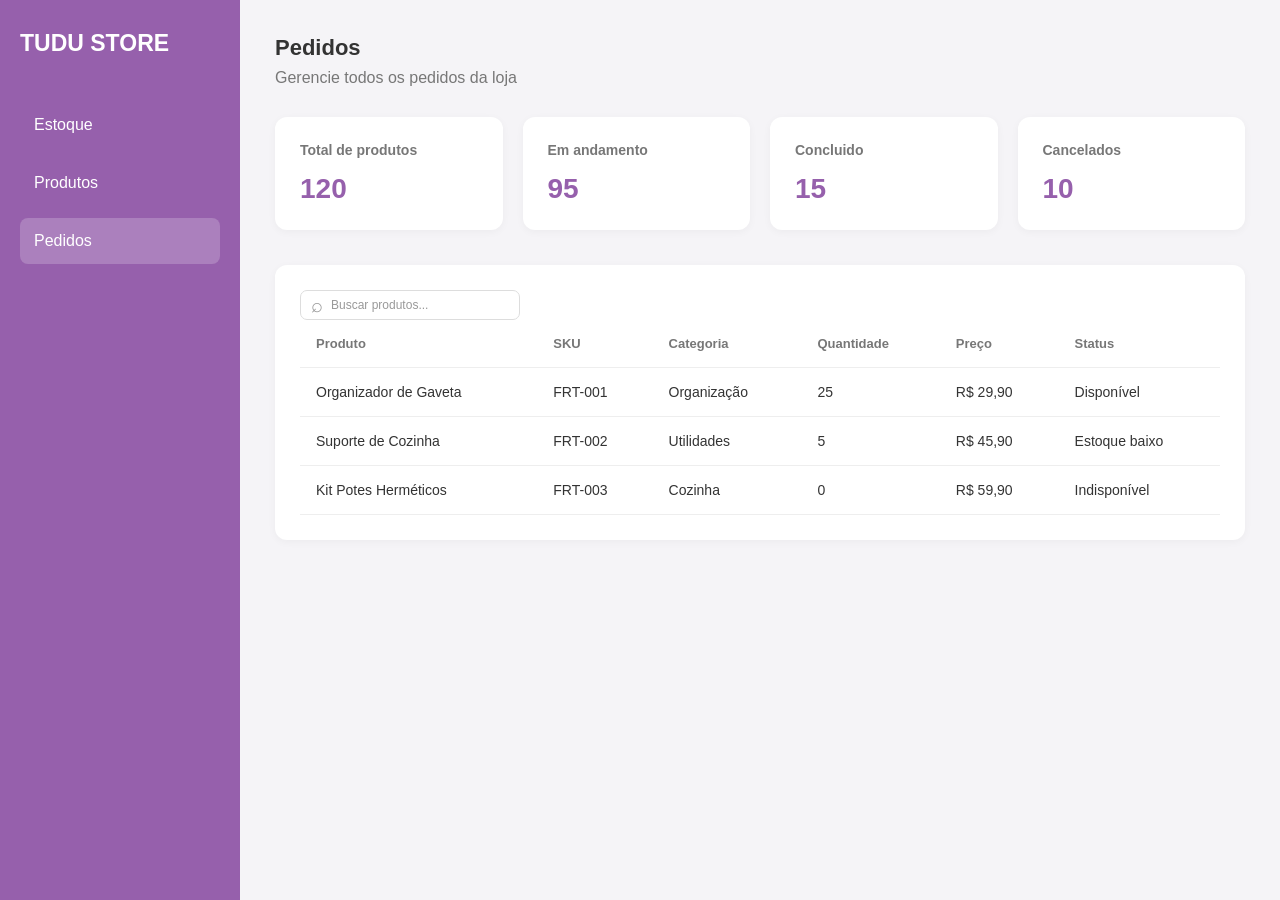
==== Pedidos.html @ 47a919d5 "Adição das Páginas Pedidos e Produtos" ====
<!DOCTYPE html>
<html lang="en">
<head>
    <meta charset="UTF-8">
    <meta name="viewport" content="width=device-width, initial-scale=1.0">
    <link rel="stylesheet" href="style.css">
    <title>TUDU STORE - PEDIDOS</title>
</head>
<body>

    <aside class="sidebar">
        <h2>TUDU STORE</h2>
        <nav>
            <a href="#" >Estoque</a>
            <a href="#">Produtos</a>
            <a href="#" class="active">Pedidos</a>
        </nav>
    </aside>

    <main class="main-content">


        <section class="welcome">
            <h2>Pedidos</h2>
            <p>Gerencie todos os pedidos da loja</p>
        </section>

        <section class="cards">

            <div class="card">
                <h3>Total de produtos</h3>
                <p>120</p>
            </div>

            <div class="card">
                <h3>Em andamento</h3>
                <p>95</p>
            </div>

            <div class="card">
                <h3>Concluido</h3>
                <p>15</p>
            </div>

            <div class="card">
                <h3>Cancelados</h3>
                <p>10</p>
            </div>

        </section>

        <section class="products">

            <div class="search-box">
                <span>⌕</span>
                <input type="text" placeholder="Buscar produtos...">
            </div>
            
            <table>
                <thead>
                    <tr>
                        <th>Produto</th>
                        <th>SKU</th>
                        <th>Categoria</th>
                        <th>Quantidade</th>
                        <th>Preço</th>                        
                        <th>Status</th>
                    </tr>
                </thead>

                <tbody>
                    <tr>
                        <td>Organizador de Gaveta</td>
                        <td>FRT-001</td>
                        <td>Organização</td>
                        <td>25</td>
                        <td>R$ 29,90</td>                        
                        <td>Disponível</td>
                    </tr>

                    <tr>
                        <td>Suporte de Cozinha</td>
                        <td>FRT-002</td>
                        <td>Utilidades</td>
                        <td>5</td>
                        <td>R$ 45,90</td>                        
                        <td>Estoque baixo</td>
                    </tr>

                    <tr>
                        <td>Kit Potes Herméticos</td>
                        <td>FRT-003</td>
                        <td>Cozinha</td>
                        <td>0</td>
                        <td>R$ 59,90</td>                        
                        <td>Indisponível</td>
                    </tr>
                </tbody>
            </table>
        </section>

    </main>

    <script src="script.js"></script>
</body>
</html>
---- style.css ----
* {
    margin: 0;
    padding: 0;
    box-sizing: border-box;
}

body {
    font-family: Arial, sans-serif;
    background-color: #f5f4f7;
    color: #333;
}

/* MENU LATERAL */
.sidebar {
    width: 240px;
    height: 100vh;
    background-color: #9660AC;
    color: white;
    position: fixed;
    padding: 30px 20px;
}

.sidebar h2 {
    font-size: 23px;
    margin-bottom: 45px;
}

.sidebar nav {
    display: flex;
    flex-direction: column;
    gap: 12px;
}

.sidebar nav a {
    color: white;
    text-decoration: none;
    padding: 14px;
    border-radius: 8px;
    transition: 0.3s;
}

.sidebar nav a:hover,
.sidebar nav a.active {
    background-color: rgba(255, 255, 255, 0.2);
}

/* CONTEÚDO PRINCIPAL */
.main-content {
    margin-left: 240px;
    padding: 35px;
}

.topbar {
    display: flex;
    justify-content: space-between;
    align-items: center;
    margin-bottom: 35px;
    
}

.topbar h1 {
    font-size: 27px;
}

.topbar span {
    color: #777;
}

/* BOAS-VINDAS */
.welcome {
    margin-bottom: 30px;
}

.welcome h2 {
    margin-bottom: 8px;
    font-size: 22px;
}

.welcome p {
    color: #777;
}

/* CARDS */
.cards {
    display: grid;
    grid-template-columns: repeat(4, 1fr);
    gap: 20px;
    margin-bottom: 35px;
}

.card {
    background-color: white;
    padding: 25px;
    border-radius: 12px;
    box-shadow: 0 2px 8px rgba(0,0,0,0.04);
}

.card h3 {
    font-size: 14px;
    color: #777;
    margin-bottom: 15px;
}

.card p {
    font-size: 28px;
    font-weight: bold;
    color: #9660AC;
}

/* TABELA */
.products {
    background-color: white;
    padding: 25px;
    border-radius: 12px;
    box-shadow: 0 2px 8px rgba(0,0,0,0.04);
    overflow-x: auto;
}

.products h2 {
    margin-bottom: 25px;
    font-size: 20px;
}

.search-box {
 display: flex;
 align-items: center;
 width: 220px;
 height: 30px;
 background-color: #fff;
 border-radius: 7px;
 border: 1px solid #ddd;
 padding: 0 10px;
 gap: 8px;
}

.search-box span {
    color: #999;
    font-size: 20px;
}

.search-box input {
    border: none;
    outline: none;
    width: 100%;
    font-size: 12px;
    color: #333;
}

.search-box input::placeholder {
    color: #999;
}

table {
    width: 100%;
    border-collapse: collapse;
    text-align: left;
}

th, td {
    padding: 16px;
    border-bottom: 1px solid #eee;
    white-space: nowrap;
}

th {
    color: #777;
    font-size: 13px;
}

td {
    font-size: 14px;
}


.produto-products {
    background-color: white;
    padding: 25px;
    border-radius: 12px;
    box-shadow: 0 2px 8px rgba(0,0,0,0.04);
    overflow-x: auto;
}

.produto-products h2 {
    margin-bottom: 25px;
    font-size: 20px;
}



/* RESPONSIVIDADE */
@media (max-width: 900px) {
    .cards {
        grid-template-columns: repeat(2, 1fr);
    }
}

@media (max-width: 600px) {
    .sidebar {
        width: 170px;
    }

    .main-content {
        margin-left: 170px;
        padding: 20px;
    }

    .cards {
        grid-template-columns: 1fr;
    }

    
}
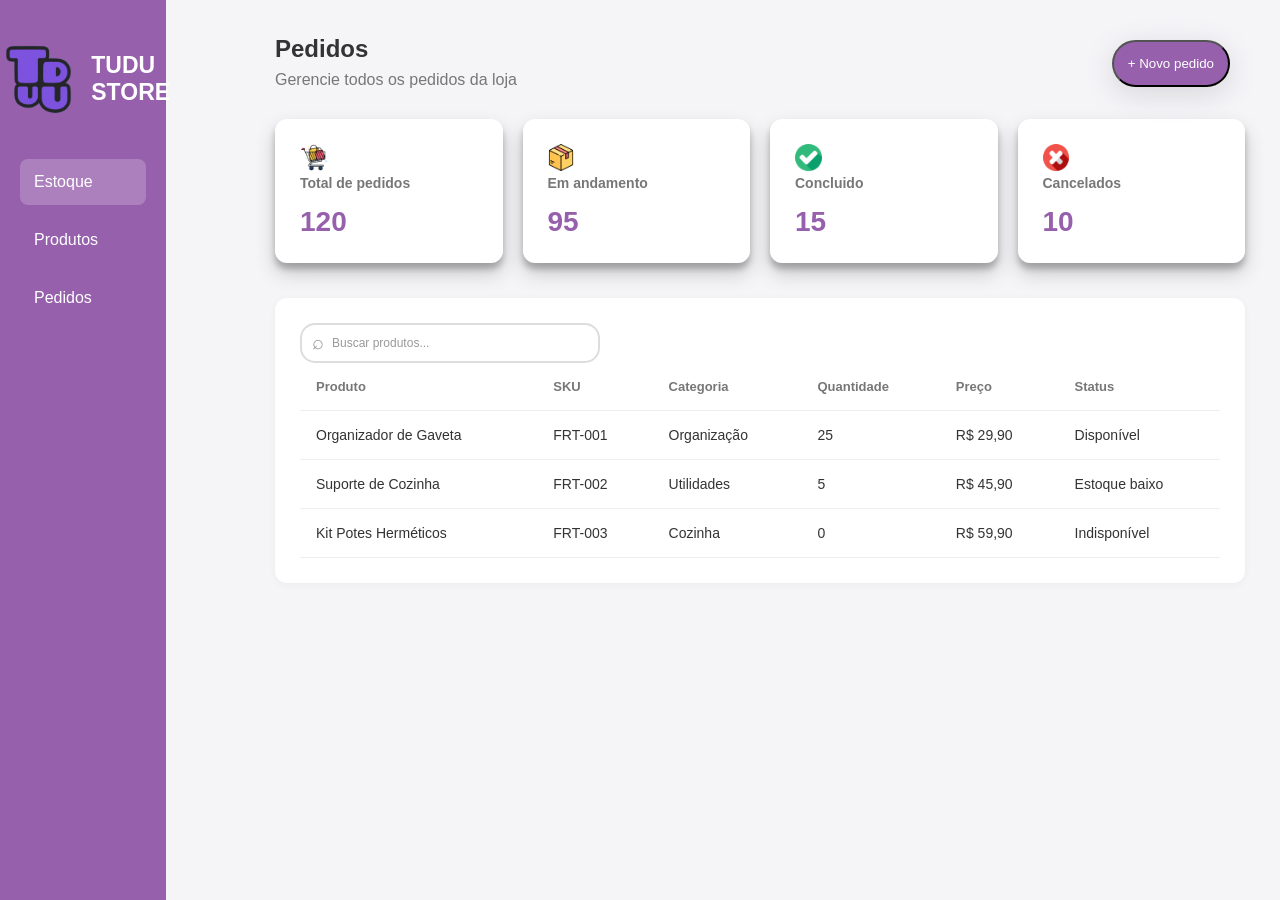
==== commit 27d7c39b: "Alteração de codigo HTML e CSS - Adição de Imagens" ====
--- a/Pedidos.html
+++ b/Pedidos.html
@@ -8,41 +8,51 @@
 </head>
 <body>
 
-    <aside class="sidebar">
+ <aside class="sidebar">
+
+    <div class="logo">
+        <img src="Assets/images-removebg-preview.png" alt="Logo">
         <h2>TUDU STORE</h2>
-        <nav>
-            <a href="#" >Estoque</a>
-            <a href="#">Produtos</a>
-            <a href="#" class="active">Pedidos</a>
-        </nav>
-    </aside>
+    </div>
+
+    <nav class="menu">
+        <a href="#" class="active">Estoque</a>
+        <a href="#">Produtos</a>
+        <a href="#">Pedidos</a>
+    </nav>
+
+</aside>
 
     <main class="main-content">
 
-
         <section class="welcome">
-            <h2>Pedidos</h2>
+            <h1>Pedidos</h1>
+            <button>+ Novo pedido</button>
             <p>Gerencie todos os pedidos da loja</p>
         </section>
 
         <section class="cards">
 
             <div class="card">
-                <h3>Total de produtos</h3>
+                <img src="Assets/shopping-cart.png" alt="imagem5">
+                <h3>Total de pedidos</h3>
                 <p>120</p>
             </div>
 
             <div class="card">
+                <img src="Assets/box.png" alt="imagem6">
                 <h3>Em andamento</h3>
                 <p>95</p>
             </div>
 
             <div class="card">
+                <img src="Assets/checked.png" alt="imagem7">
                 <h3>Concluido</h3>
                 <p>15</p>
             </div>
 
             <div class="card">
+                <img src="Assets/cancel.png" alt="imagem8">
                 <h3>Cancelados</h3>
                 <p>10</p>
             </div>
--- a/style.css
+++ b/style.css
@@ -2,7 +2,7 @@
     margin: 0;
     padding: 0;
     box-sizing: border-box;
-}
+ }
 
 body {
     font-family: Arial, sans-serif;
@@ -12,17 +12,51 @@
 
 /* MENU LATERAL */
 .sidebar {
-    width: 240px;
-    height: 100vh;
+    width: 13%;
+    height: 100%;
     background-color: #9660AC;
     color: white;
     position: fixed;
     padding: 30px 20px;
+    flex-direction: column;
+    align-items: center;
+}
+
+.logo {
+    display: flex;
+    flex-direction: row;
+    align-items: center;
+    justify-content: center;
+    gap: 10px;
+    width: 100%;
+}
+
+.logo img {
+    width: 85px;
+    height:85px;
+    object-fit: contain;
+    display: block;
+}
+
+
+.logo h2 {
+    font-size: 100%;
+    color: white;
+    position: relative;
+    top: 22px;
+}
+
+.menu {
+    display: flex;
+    flex-direction: column;
+    gap: 15px;
+    margin-top: 30px;
 }
 
 .sidebar h2 {
     font-size: 23px;
     margin-bottom: 45px;
+    display: flex;
 }
 
 .sidebar nav {
@@ -44,6 +78,8 @@
     background-color: rgba(255, 255, 255, 0.2);
 }
 
+
+
 /* CONTEÚDO PRINCIPAL */
 .main-content {
     margin-left: 240px;
@@ -58,12 +94,41 @@
     
 }
 
-.topbar h1 {
-    font-size: 27px;
+.topbar h1{
+    font-size: 24px;
+}
+
+.topbarP h1 {
+    font-size: 24px;
+    margin-bottom: 8px;
+}
+
+.topbarP p{
+
+color: #777;
+
 }
 
 .topbar span {
     color: #777;
+}
+
+.topbarP button {
+    position: absolute;
+    top: 40px;
+    right: 50px;
+    color: hsl(0, 0%, 100%);
+    text-decoration: none;
+    padding: 14px;
+    border-radius: 30px;
+    transition: 0.3s;
+    background-color: #9660AC;
+    box-shadow: rgba(100, 100, 111, 0.2) 0px 7px 29px 0px;
+}
+
+.topbarP button:hover,
+.topbarP button:active {
+    background-color: rgba(0, 0, 0, 0.712);
 }
 
 /* BOAS-VINDAS */
@@ -71,6 +136,11 @@
     margin-bottom: 30px;
 }
 
+.welcome h1 {
+    margin-bottom: 8px;
+    font-size: 24px;
+}
+
 .welcome h2 {
     margin-bottom: 8px;
     font-size: 22px;
@@ -78,6 +148,24 @@
 
 .welcome p {
     color: #777;
+}
+
+.welcome button {
+    position: absolute;
+    top: 40px;
+    right: 50px;
+    color: hsl(0, 0%, 100%);
+    text-decoration: none;
+    padding: 14px;
+    border-radius: 30px;
+    transition: 0.3s;
+    background-color: #9660AC;
+    box-shadow: rgba(100, 100, 111, 0.2) 0px 7px 29px 0px;
+}
+
+.welcome button:hover,
+.welcome button:active {
+    background-color: rgba(0, 0, 0, 0.712);
 }
 
 /* CARDS */
@@ -93,6 +181,7 @@
     padding: 25px;
     border-radius: 12px;
     box-shadow: 0 2px 8px rgba(0,0,0,0.04);
+    box-shadow: rgba(0, 0, 0, 0.19) 0px 10px 20px, rgba(0, 0, 0, 0.23) 0px 6px 6px;
 }
 
 .card h3 {
@@ -107,6 +196,13 @@
     color: #9660AC;
 }
 
+.card>img {
+    width: 15%;
+    border-top-left-radius: 10px;
+    border-top-right-radius: 10px;
+
+
+}
 /* TABELA */
 .products {
     background-color: white;
@@ -121,16 +217,18 @@
     font-size: 20px;
 }
 
+
 .search-box {
- display: flex;
- align-items: center;
- width: 220px;
- height: 30px;
- background-color: #fff;
- border-radius: 7px;
- border: 1px solid #ddd;
- padding: 0 10px;
- gap: 8px;
+    display: flex;
+    align-items: center;
+    justify-content: center;
+    width: 300px;
+    height: 40px;
+    background-color: #fff;
+    border-radius: 15px;
+    border: 2px solid #ddd;
+    padding: 0 10px;
+    gap: 8px;
 }
 
 .search-box span {
